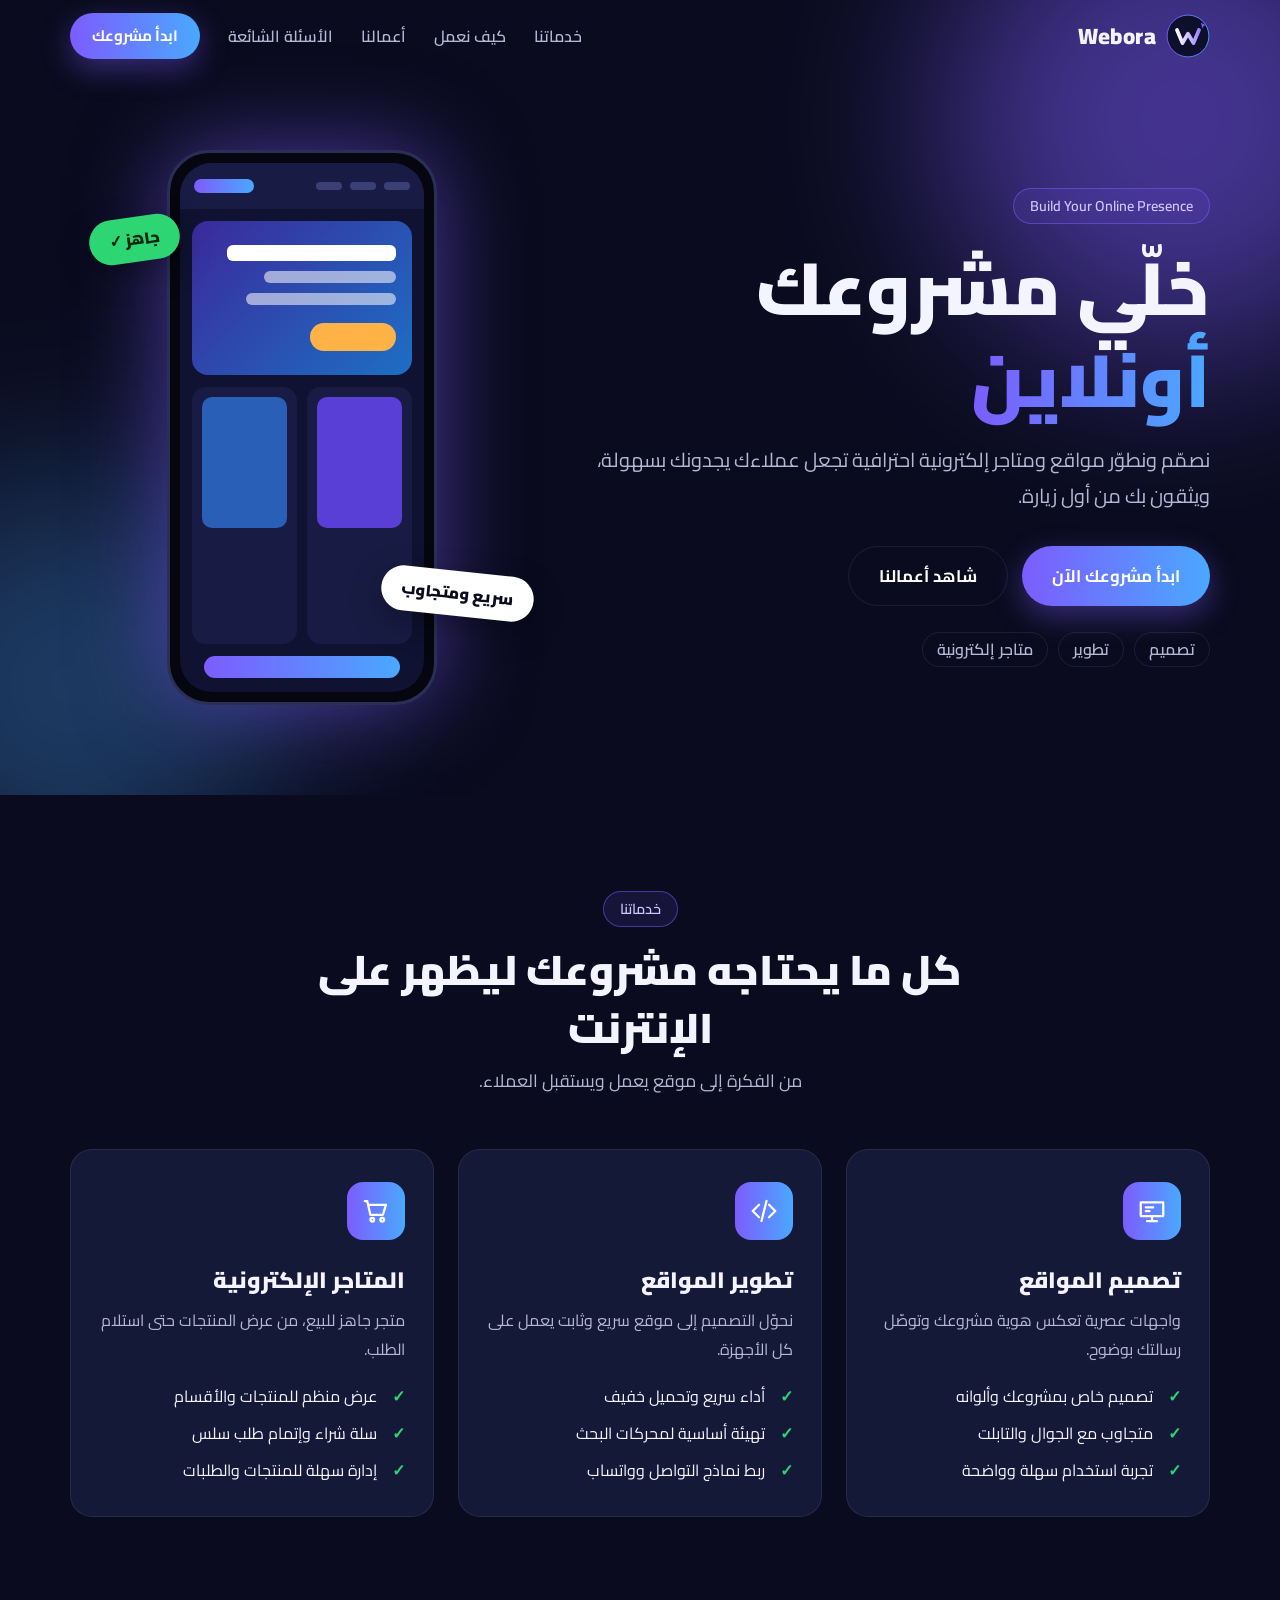
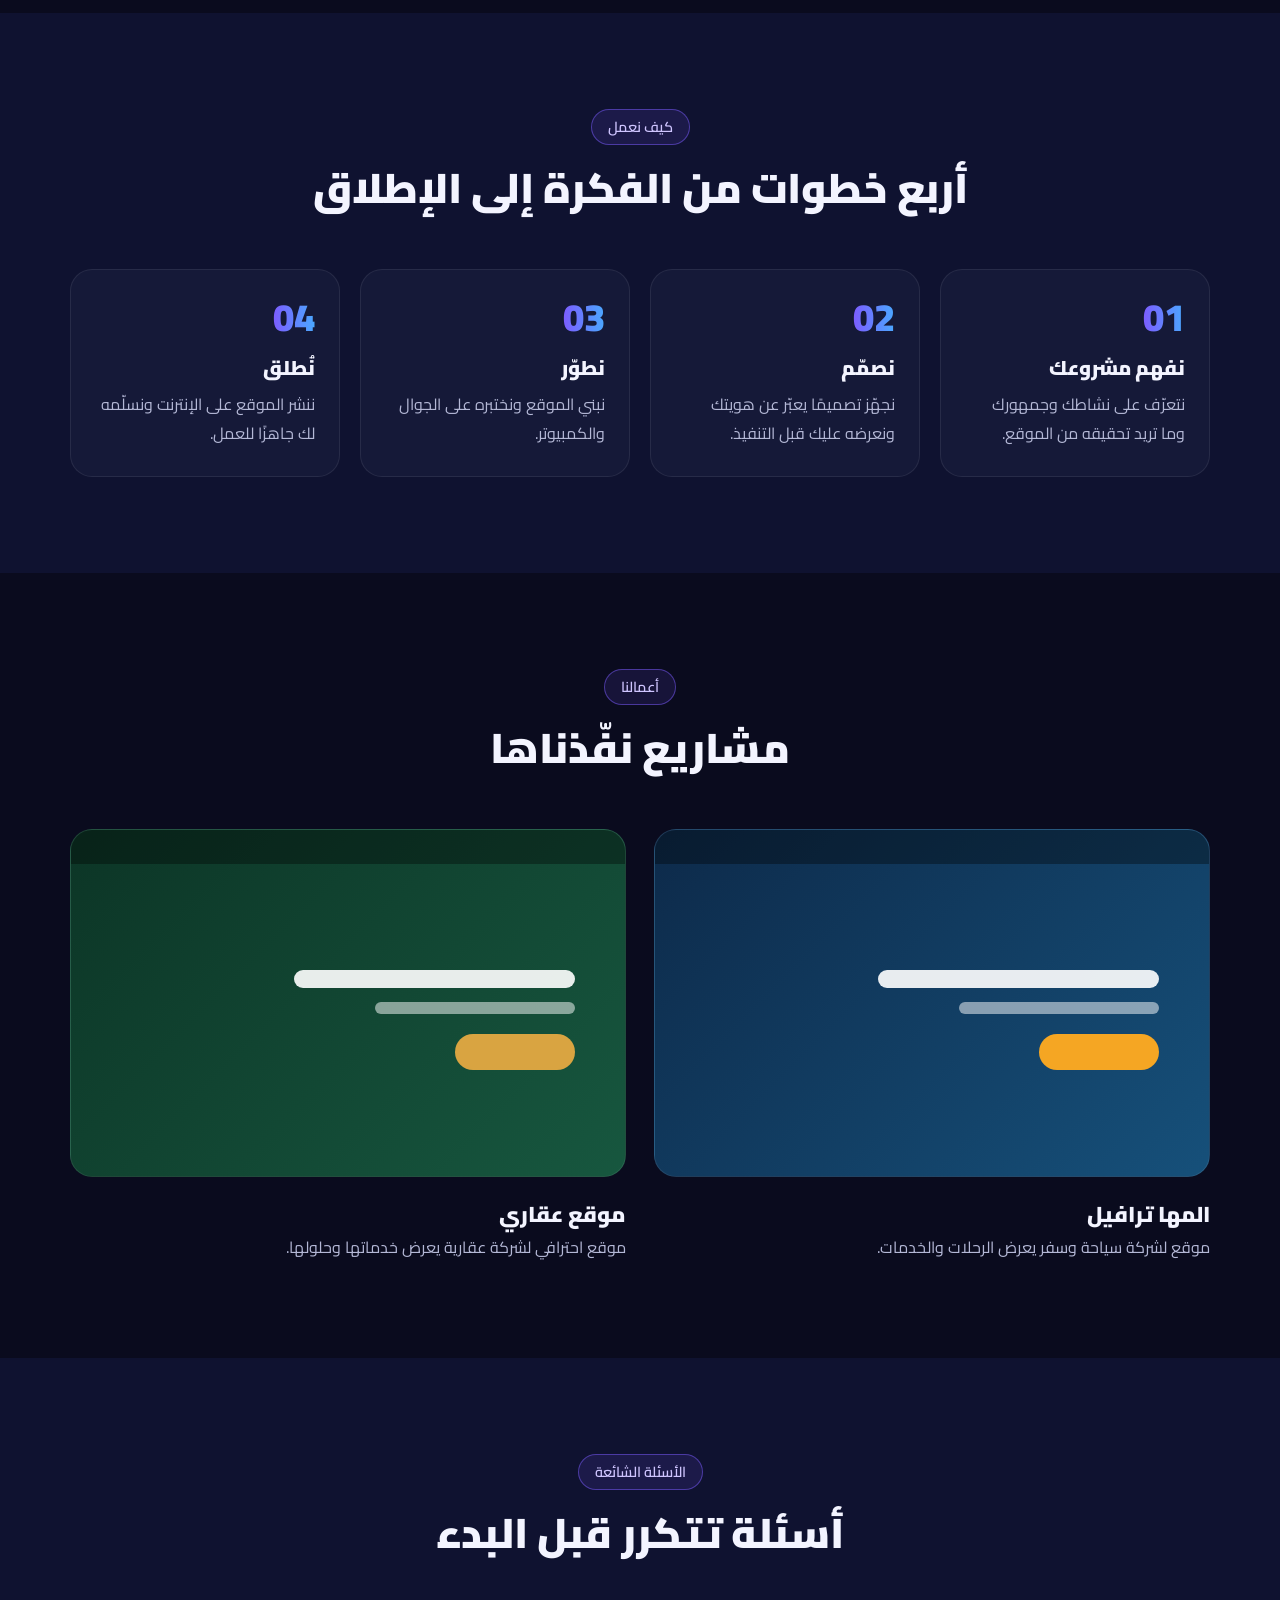
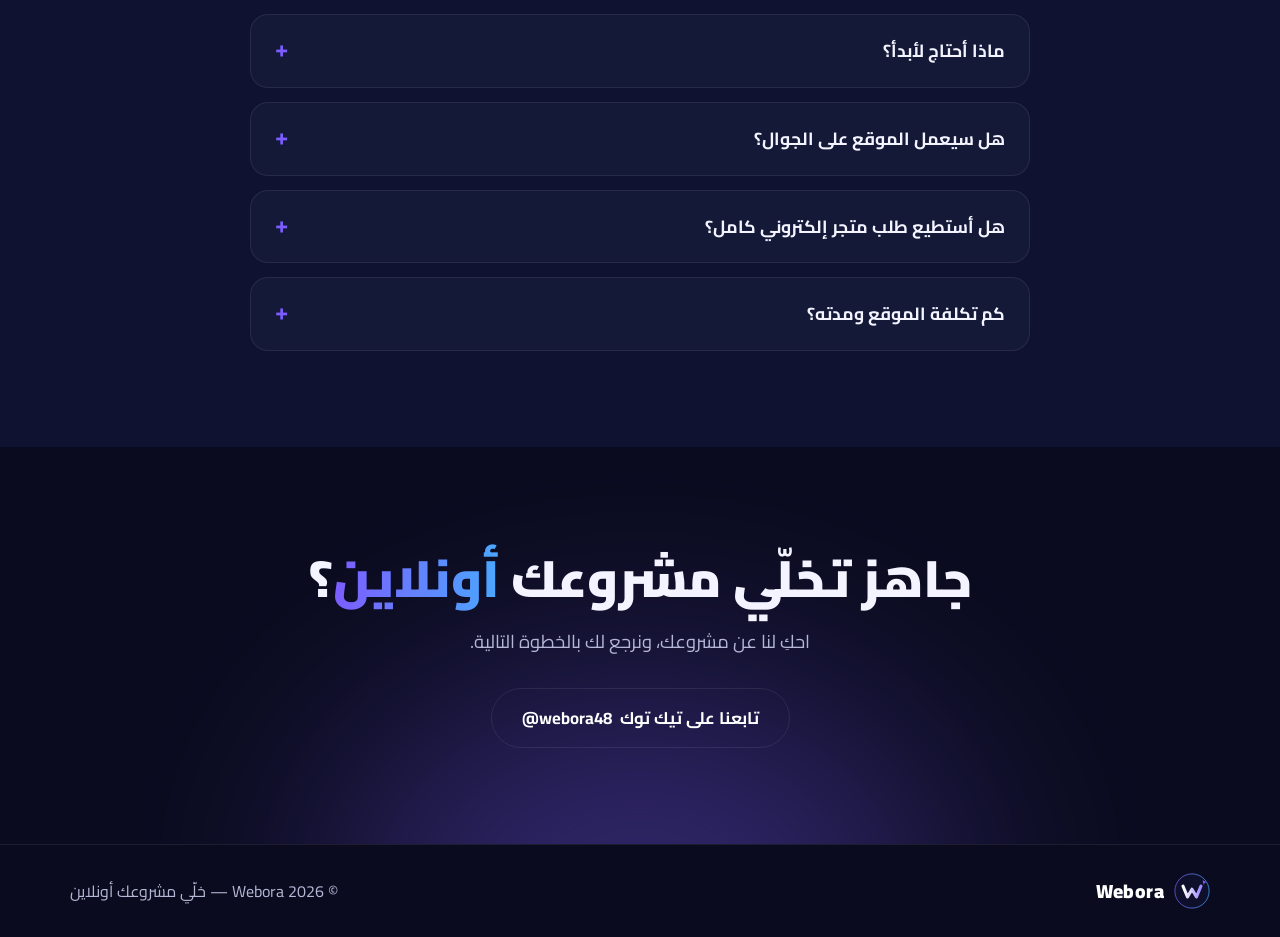
==== site/index.html @ e5dbb0b6 "Add Webora services landing page Single-page Arabic (RTL) site in site/: hero, services, process, wo" ====
<!doctype html>
<html lang="ar" dir="rtl">
<head>
<meta charset="utf-8">
<meta name="viewport" content="width=device-width, initial-scale=1">
<title>Webora | مواقع ومتاجر إلكترونية احترافية</title>
<meta name="description" content="Webora — نصمّم ونطوّر مواقع ومتاجر إلكترونية احترافية لمشروعك. خلّي مشروعك أونلاين.">
<meta name="theme-color" content="#0a0b1e">
<link rel="icon" href="assets/logo.svg" type="image/svg+xml">
<link rel="preconnect" href="https://fonts.googleapis.com">
<link rel="preconnect" href="https://fonts.gstatic.com" crossorigin>
<link href="https://fonts.googleapis.com/css2?family=Cairo:wght@400;600;700;900&display=swap" rel="stylesheet">
<link rel="stylesheet" href="styles.css">
</head>
<body>

<header class="nav" id="nav">
  <div class="container nav__inner">
    <a class="brand" href="#top" aria-label="Webora">
      <img src="assets/logo.svg" alt="" width="44" height="44">
      <span>Webora</span>
    </a>
    <button class="nav__toggle" id="navToggle" aria-label="القائمة" aria-expanded="false" aria-controls="navLinks">
      <span></span><span></span><span></span>
    </button>
    <nav class="nav__links" id="navLinks">
      <a href="#services">خدماتنا</a>
      <a href="#process">كيف نعمل</a>
      <a href="#work">أعمالنا</a>
      <a href="#faq">الأسئلة الشائعة</a>
      <a class="btn btn--small" href="#contact">ابدأ مشروعك</a>
    </nav>
  </div>
</header>

<main id="top">

  <section class="hero">
    <div class="container hero__grid">
      <div class="hero__text">
        <span class="pill">Build Your Online Presence</span>
        <h1>خلّي مشروعك <span class="grad">أونلاين</span></h1>
        <p class="lead">نصمّم ونطوّر مواقع ومتاجر إلكترونية احترافية تجعل عملاءك يجدونك بسهولة، ويثقون بك من أول زيارة.</p>
        <div class="hero__actions">
          <a class="btn" href="#contact">ابدأ مشروعك الآن</a>
          <a class="btn btn--ghost" href="#work">شاهد أعمالنا</a>
        </div>
        <ul class="hero__tags">
          <li>تصميم</li><li>تطوير</li><li>متاجر إلكترونية</li>
        </ul>
      </div>

      <div class="hero__visual" aria-hidden="true">
        <div class="phone">
          <div class="phone__screen">
            <div class="m-nav"><i></i><i></i><i></i><b></b></div>
            <div class="m-hero"><span></span><span></span><span></span><em></em></div>
            <div class="m-cards"><div></div><div></div></div>
            <div class="m-bar"></div>
          </div>
        </div>
        <div class="badge badge--ready">جاهز ✓</div>
        <div class="badge badge--fast">سريع ومتجاوب</div>
      </div>
    </div>
  </section>

  <section class="section" id="services">
    <div class="container">
      <div class="section__head reveal">
        <span class="pill">خدماتنا</span>
        <h2>كل ما يحتاجه مشروعك ليظهر على الإنترنت</h2>
        <p>من الفكرة إلى موقع يعمل ويستقبل العملاء.</p>
      </div>
      <div class="cards">
        <article class="card reveal">
          <div class="card__icon">
            <svg viewBox="0 0 24 24"><path d="M3 5h18v11H3z"/><path d="M8 20h8M12 16v4"/><path d="M7 9h6M7 12h3"/></svg>
          </div>
          <h3>تصميم المواقع</h3>
          <p>واجهات عصرية تعكس هوية مشروعك وتوصّل رسالتك بوضوح.</p>
          <ul>
            <li>تصميم خاص بمشروعك وألوانه</li>
            <li>متجاوب مع الجوال والتابلت</li>
            <li>تجربة استخدام سهلة وواضحة</li>
          </ul>
        </article>
        <article class="card reveal">
          <div class="card__icon">
            <svg viewBox="0 0 24 24"><path d="M8 7l-5 5 5 5M16 7l5 5-5 5M14 4l-4 16"/></svg>
          </div>
          <h3>تطوير المواقع</h3>
          <p>نحوّل التصميم إلى موقع سريع وثابت يعمل على كل الأجهزة.</p>
          <ul>
            <li>أداء سريع وتحميل خفيف</li>
            <li>تهيئة أساسية لمحركات البحث</li>
            <li>ربط نماذج التواصل وواتساب</li>
          </ul>
        </article>
        <article class="card reveal">
          <div class="card__icon">
            <svg viewBox="0 0 24 24"><path d="M3 4h2l2.5 11h10L20 7H6.5"/><circle cx="9" cy="19" r="1.5"/><circle cx="17" cy="19" r="1.5"/></svg>
          </div>
          <h3>المتاجر الإلكترونية</h3>
          <p>متجر جاهز للبيع، من عرض المنتجات حتى استلام الطلب.</p>
          <ul>
            <li>عرض منظم للمنتجات والأقسام</li>
            <li>سلة شراء وإتمام طلب سلس</li>
            <li>إدارة سهلة للمنتجات والطلبات</li>
          </ul>
        </article>
      </div>
    </div>
  </section>

  <section class="section section--alt" id="process">
    <div class="container">
      <div class="section__head reveal">
        <span class="pill">كيف نعمل</span>
        <h2>أربع خطوات من الفكرة إلى الإطلاق</h2>
      </div>
      <ol class="steps">
        <li class="reveal"><b>01</b><h3>نفهم مشروعك</h3><p>نتعرّف على نشاطك وجمهورك وما تريد تحقيقه من الموقع.</p></li>
        <li class="reveal"><b>02</b><h3>نصمّم</h3><p>نجهّز تصميمًا يعبّر عن هويتك ونعرضه عليك قبل التنفيذ.</p></li>
        <li class="reveal"><b>03</b><h3>نطوّر</h3><p>نبني الموقع ونختبره على الجوال والكمبيوتر.</p></li>
        <li class="reveal"><b>04</b><h3>نُطلق</h3><p>ننشر الموقع على الإنترنت ونسلّمه لك جاهزًا للعمل.</p></li>
      </ol>
    </div>
  </section>

  <section class="section" id="work">
    <div class="container">
      <div class="section__head reveal">
        <span class="pill">أعمالنا</span>
        <h2>مشاريع نفّذناها</h2>
      </div>
      <div class="work">
        <article class="work__item reveal">
          <div class="shot shot--travel"><div class="shot__bar"></div><div class="shot__body"><span></span><span></span><em></em></div></div>
          <h3>المها ترافيل</h3>
          <p>موقع لشركة سياحة وسفر يعرض الرحلات والخدمات.</p>
        </article>
        <article class="work__item reveal">
          <div class="shot shot--realty"><div class="shot__bar"></div><div class="shot__body"><span></span><span></span><em></em></div></div>
          <h3>موقع عقاري</h3>
          <p>موقع احترافي لشركة عقارية يعرض خدماتها وحلولها.</p>
        </article>
      </div>
    </div>
  </section>

  <section class="section section--alt" id="faq">
    <div class="container container--narrow">
      <div class="section__head reveal">
        <span class="pill">الأسئلة الشائعة</span>
        <h2>أسئلة تتكرر قبل البدء</h2>
      </div>
      <div class="faq reveal">
        <details>
          <summary>ماذا أحتاج لأبدأ؟</summary>
          <p>فكرة عن نشاطك، والشعار والصور إن وُجدت. والباقي نرتّبه معك خطوة بخطوة.</p>
        </details>
        <details>
          <summary>هل سيعمل الموقع على الجوال؟</summary>
          <p>نعم، كل موقع نصمّمه متجاوب ويظهر بشكل صحيح على الجوال والتابلت والكمبيوتر.</p>
        </details>
        <details>
          <summary>هل أستطيع طلب متجر إلكتروني كامل؟</summary>
          <p>نعم، ننفّذ متاجر إلكترونية تشمل عرض المنتجات وسلة الشراء وإتمام الطلب.</p>
        </details>
        <details>
          <summary>كم تكلفة الموقع ومدته؟</summary>
          <p>تختلف حسب حجم المشروع ومتطلباته. تواصل معنا واحكِ لنا عن مشروعك لنرسل لك عرضًا مناسبًا.</p>
        </details>
      </div>
    </div>
  </section>

  <section class="section cta" id="contact">
    <div class="container container--narrow reveal">
      <h2>جاهز تخلّي مشروعك <span class="grad">أونلاين</span>؟</h2>
      <p>احكِ لنا عن مشروعك، ونرجع لك بالخطوة التالية.</p>
      <div class="cta__actions">
        <a class="btn" id="whatsappBtn" href="#" target="_blank" rel="noopener" hidden>تواصل عبر واتساب</a>
        <a class="btn btn--ghost" href="https://www.tiktok.com/@webora48" target="_blank" rel="noopener">تابعنا على تيك توك <span dir="ltr">@webora48</span></a>
      </div>
    </div>
  </section>

</main>

<footer class="footer">
  <div class="container footer__inner">
    <a class="brand" href="#top"><img src="assets/logo.svg" alt="" width="36" height="36"><span>Webora</span></a>
    <p>© <span id="year"></span> Webora — خلّي مشروعك أونلاين</p>
  </div>
</footer>

<script src="main.js"></script>
</body>
</html>
---- site/styles.css ----
:root {
  --navy: #0a0b1e;
  --navy-2: #0f1230;
  --card: #151938;
  --line: rgba(255, 255, 255, .08);
  --text: #f3f4ff;
  --muted: #b4b8d6;
  --purple: #7c5cff;
  --blue: #4aa8ff;
  --green: #2ed573;
  --grad: linear-gradient(90deg, var(--purple), var(--blue));
  --radius: 22px;
}

* { box-sizing: border-box; }
html { scroll-behavior: smooth; scroll-padding-top: 84px; overflow-x: clip; }
body {
  margin: 0;
  font-family: "Cairo", "Segoe UI", Tahoma, sans-serif;
  background: var(--navy);
  color: var(--text);
  line-height: 1.8;
  overflow-x: clip;
}
img { max-width: 100%; display: block; }
a { color: inherit; text-decoration: none; }
h1, h2, h3, p { margin: 0; }
ul, ol { margin: 0; padding: 0; list-style: none; }
[hidden] { display: none !important; }

.container { width: min(1140px, 100% - 32px); margin-inline: auto; }
.container--narrow { width: min(780px, 100% - 32px); }
.grad { background: var(--grad); -webkit-background-clip: text; background-clip: text; color: transparent; }

.pill {
  display: inline-block;
  padding: 4px 16px;
  border: 1px solid rgba(124, 92, 255, .5);
  border-radius: 999px;
  background: rgba(124, 92, 255, .12);
  color: #cfc5ff;
  font-size: .9rem;
  font-weight: 600;
}

.btn {
  display: inline-flex; align-items: center; justify-content: center; gap: 8px;
  padding: 14px 30px;
  border-radius: 999px;
  background: var(--grad);
  color: #fff;
  font-weight: 700;
  font-size: 1.05rem;
  box-shadow: 0 10px 30px rgba(124, 92, 255, .4);
  transition: transform .2s, box-shadow .2s;
}
.btn:hover { transform: translateY(-2px); box-shadow: 0 14px 38px rgba(124, 92, 255, .55); }
.btn--ghost { background: transparent; border: 1px solid var(--line); box-shadow: none; }
.btn--ghost:hover { border-color: var(--purple); box-shadow: none; }
.btn--small { padding: 9px 22px; font-size: .95rem; }

/* nav */
.nav { position: fixed; inset: 0 0 auto 0; z-index: 50; transition: background .3s, box-shadow .3s; }
.nav.is-scrolled { background: rgba(10, 11, 30, .85); backdrop-filter: blur(12px); box-shadow: 0 1px 0 var(--line); }
.nav__inner { display: flex; align-items: center; justify-content: space-between; height: 72px; }
.brand { display: flex; align-items: center; gap: 10px; font-weight: 900; font-size: 1.4rem; letter-spacing: .5px; }
.nav__links { display: flex; align-items: center; gap: 28px; font-weight: 600; }
.nav__links a:not(.btn) { color: var(--muted); transition: color .2s; }
.nav__links a:not(.btn):hover { color: #fff; }
.nav__toggle { display: none; width: 44px; height: 44px; background: none; border: 0; cursor: pointer; padding: 10px; }
.nav__toggle span { display: block; height: 2px; background: #fff; margin: 6px 0; border-radius: 2px; transition: transform .25s, opacity .25s; }

/* hero */
.hero { position: relative; z-index: 0; padding: 150px 0 90px; overflow: clip; }
.hero::before, .hero::after {
  content: ""; position: absolute; z-index: -1; border-radius: 50%; filter: blur(90px); opacity: .5;
}
.hero::before { width: 480px; height: 480px; background: var(--purple); top: -120px; right: -140px; }
.hero::after { width: 420px; height: 420px; background: var(--blue); bottom: -100px; left: -140px; opacity: .3; }
.hero__grid { display: grid; grid-template-columns: 1.15fr .85fr; gap: 48px; align-items: center; }
.hero h1 { font-size: clamp(2.6rem, 6.5vw, 4.6rem); font-weight: 900; line-height: 1.25; margin: 18px 0 16px; }
.lead { color: var(--muted); font-size: clamp(1.05rem, 2vw, 1.25rem); max-width: 34em; }
.hero__actions { display: flex; flex-wrap: wrap; gap: 14px; margin: 32px 0 26px; }
.hero__tags { display: flex; flex-wrap: wrap; gap: 10px; color: var(--muted); font-weight: 600; }
.hero__tags li { padding: 2px 14px; border: 1px solid var(--line); border-radius: 999px; }

.hero__visual { position: relative; display: grid; place-items: center; }
.phone {
  width: 270px; aspect-ratio: 9 / 18.5; padding: 10px;
  background: #05060f; border: 3px solid #2b2f55; border-radius: 42px;
  box-shadow: 0 0 90px rgba(124, 92, 255, .55);
  animation: float 6s ease-in-out infinite;
}
.phone__screen { height: 100%; border-radius: 32px; background: var(--navy-2); overflow: hidden; display: flex; flex-direction: column; gap: 12px; padding-bottom: 14px; }
.m-nav { display: flex; align-items: center; gap: 8px; padding: 16px 14px; background: #181c44; }
.m-nav i { width: 26px; height: 8px; border-radius: 4px; background: #3a3f75; }
.m-nav b { margin-inline-start: auto; width: 60px; height: 14px; border-radius: 7px; background: var(--grad); }
.m-hero { margin: 0 12px; padding: 24px 16px; border-radius: 16px; background: linear-gradient(135deg, #3b2a9c, #1d6fc4); display: grid; gap: 10px; justify-items: start; }
.m-hero span { height: 12px; border-radius: 6px; background: rgba(255, 255, 255, .55); width: 70%; }
.m-hero span:first-child { height: 16px; width: 90%; background: #fff; }
.m-hero span:nth-child(3) { width: 80%; }
.m-hero em { width: 86px; height: 28px; border-radius: 14px; background: #ffb347; margin-top: 8px; }
.m-cards { display: grid; grid-template-columns: 1fr 1fr; gap: 10px; margin: 0 12px; flex: 1; }
.m-cards div { border-radius: 14px; background: #181c44; position: relative; }
.m-cards div::before { content: ""; position: absolute; inset: 10px 10px 45% 10px; border-radius: 10px; background: #5a3fd6; }
.m-cards div:last-child::before { background: #2a5fb8; }
.m-bar { margin: 0 24px; height: 22px; border-radius: 11px; background: var(--grad); }

.badge { position: absolute; padding: 8px 20px; border-radius: 999px; font-weight: 900; box-shadow: 0 10px 30px rgba(0, 0, 0, .35); }
.badge--ready { top: 12%; left: 4%; background: var(--green); color: #05260f; transform: rotate(-8deg); }
.badge--fast { bottom: 16%; right: 0; background: #fff; color: var(--navy); transform: rotate(6deg); }

@keyframes float { 50% { transform: translateY(-14px); } }

/* sections */
.section { padding: 96px 0; }
.section--alt { background: var(--navy-2); }
.section__head { text-align: center; max-width: 680px; margin: 0 auto 52px; }
.section__head h2 { font-size: clamp(1.8rem, 4vw, 2.6rem); font-weight: 900; line-height: 1.4; margin: 14px 0 8px; }
.section__head p { color: var(--muted); font-size: 1.1rem; }

.cards { display: grid; grid-template-columns: repeat(3, 1fr); gap: 24px; }
.card {
  background: var(--card); border: 1px solid var(--line); border-radius: var(--radius);
  padding: 32px 28px; transition: transform .25s, border-color .25s;
}
.card:hover { transform: translateY(-6px); border-color: rgba(124, 92, 255, .6); }
.card__icon { width: 58px; height: 58px; border-radius: 16px; background: var(--grad); display: grid; place-items: center; margin-bottom: 20px; }
.card__icon svg { width: 30px; height: 30px; fill: none; stroke: #fff; stroke-width: 1.8; stroke-linecap: round; stroke-linejoin: round; }
.card h3 { font-size: 1.4rem; font-weight: 900; margin-bottom: 6px; }
.card p { color: var(--muted); }
.card ul { margin-top: 18px; display: grid; gap: 8px; }
.card li { position: relative; padding-inline-start: 28px; }
.card li::before { content: "✓"; position: absolute; inset-inline-start: 0; color: var(--green); font-weight: 900; }

.steps { display: grid; grid-template-columns: repeat(4, 1fr); gap: 20px; counter-reset: s; }
.steps li { background: var(--card); border: 1px solid var(--line); border-radius: var(--radius); padding: 28px 24px; }
.steps b { font-size: 2.4rem; font-weight: 900; line-height: 1; background: var(--grad); -webkit-background-clip: text; background-clip: text; color: transparent; }
.steps h3 { font-size: 1.25rem; font-weight: 900; margin: 10px 0 4px; }
.steps p { color: var(--muted); }

.work { display: grid; grid-template-columns: repeat(2, 1fr); gap: 28px; }
.work__item h3 { font-size: 1.35rem; font-weight: 900; margin-top: 18px; }
.work__item p { color: var(--muted); }
.shot { border-radius: var(--radius); overflow: hidden; border: 1px solid var(--line); aspect-ratio: 16 / 10; display: flex; flex-direction: column; transition: transform .3s; }
.work__item:hover .shot { transform: scale(1.02); }
.shot__bar { height: 34px; background: rgba(0, 0, 0, .35); }
.shot__body { flex: 1; padding: 8% 9%; display: grid; align-content: center; gap: 14px; justify-items: start; }
.shot__body span { height: 18px; width: 62%; border-radius: 9px; background: rgba(255, 255, 255, .9); }
.shot__body span:nth-child(2) { height: 12px; width: 44%; background: rgba(255, 255, 255, .5); }
.shot__body em { width: 120px; height: 36px; border-radius: 18px; margin-top: 6px; }
.shot--travel { background: linear-gradient(135deg, #0d2a4a, #16507a); }
.shot--travel em { background: #f5a623; }
.shot--realty { background: linear-gradient(135deg, #0c3526, #17573f); }
.shot--realty em { background: #d9a441; }

.faq { display: grid; gap: 14px; }
.faq details { background: var(--card); border: 1px solid var(--line); border-radius: 18px; padding: 4px 24px; }
.faq summary { cursor: pointer; font-weight: 700; font-size: 1.1rem; padding: 16px 0; list-style: none; display: flex; justify-content: space-between; gap: 16px; }
.faq summary::-webkit-details-marker { display: none; }
.faq summary::after { content: "+"; color: var(--purple); font-size: 1.5rem; line-height: 1.2; transition: transform .2s; }
.faq details[open] summary::after { transform: rotate(45deg); }
.faq p { color: var(--muted); padding-bottom: 18px; }

.cta { text-align: center; position: relative; overflow: hidden; }
.cta::before { content: ""; position: absolute; z-index: 0; inset: auto 0 -260px 0; margin: auto; width: 620px; height: 420px; border-radius: 50%; background: var(--purple); filter: blur(120px); opacity: .35; }
.cta .container { position: relative; }
.cta h2 { font-size: clamp(2rem, 5vw, 3.2rem); font-weight: 900; line-height: 1.4; }
.cta p { color: var(--muted); font-size: 1.15rem; margin: 10px 0 30px; }
.cta__actions { display: flex; flex-wrap: wrap; gap: 14px; justify-content: center; }

.footer { border-top: 1px solid var(--line); padding: 28px 0; color: var(--muted); }
.footer__inner { display: flex; align-items: center; justify-content: space-between; gap: 16px; flex-wrap: wrap; }
.footer .brand { color: #fff; font-size: 1.2rem; }

/* scroll reveal — only hides content once JS has confirmed it can reveal it */
.js .reveal { opacity: 0; transform: translateY(26px); transition: opacity .6s, transform .6s; }
.js .reveal.is-visible { opacity: 1; transform: none; }

@media (max-width: 900px) {
  .hero { padding: 120px 0 70px; text-align: center; }
  .hero__grid { grid-template-columns: 1fr; }
  .lead { margin-inline: auto; }
  .hero__actions, .hero__tags { justify-content: center; }
  .phone { width: 230px; }
  .cards, .steps, .work { grid-template-columns: 1fr; }
  .steps { grid-template-columns: repeat(2, 1fr); }
  .section { padding: 72px 0; }

  .nav__toggle { display: block; }
  .nav__links {
    position: absolute; inset: 72px 0 auto 0;
    flex-direction: column; gap: 6px; padding: 16px;
    background: rgba(10, 11, 30, .97); border-bottom: 1px solid var(--line);
    display: none;
  }
  .nav__links.is-open { display: flex; }
  .nav__links a { padding: 10px; width: 100%; text-align: center; }
  .nav__toggle[aria-expanded="true"] span:nth-child(1) { transform: translateY(8px) rotate(45deg); }
  .nav__toggle[aria-expanded="true"] span:nth-child(2) { opacity: 0; }
  .nav__toggle[aria-expanded="true"] span:nth-child(3) { transform: translateY(-8px) rotate(-45deg); }
}
@media (max-width: 520px) {
  .steps { grid-template-columns: 1fr; }
  .footer__inner { justify-content: center; text-align: center; }
  .badge--fast { right: 2%; }
}
@media (prefers-reduced-motion: reduce) {
  html { scroll-behavior: auto; }
  .phone { animation: none; }
  .js .reveal { opacity: 1; transform: none; transition: none; }
}
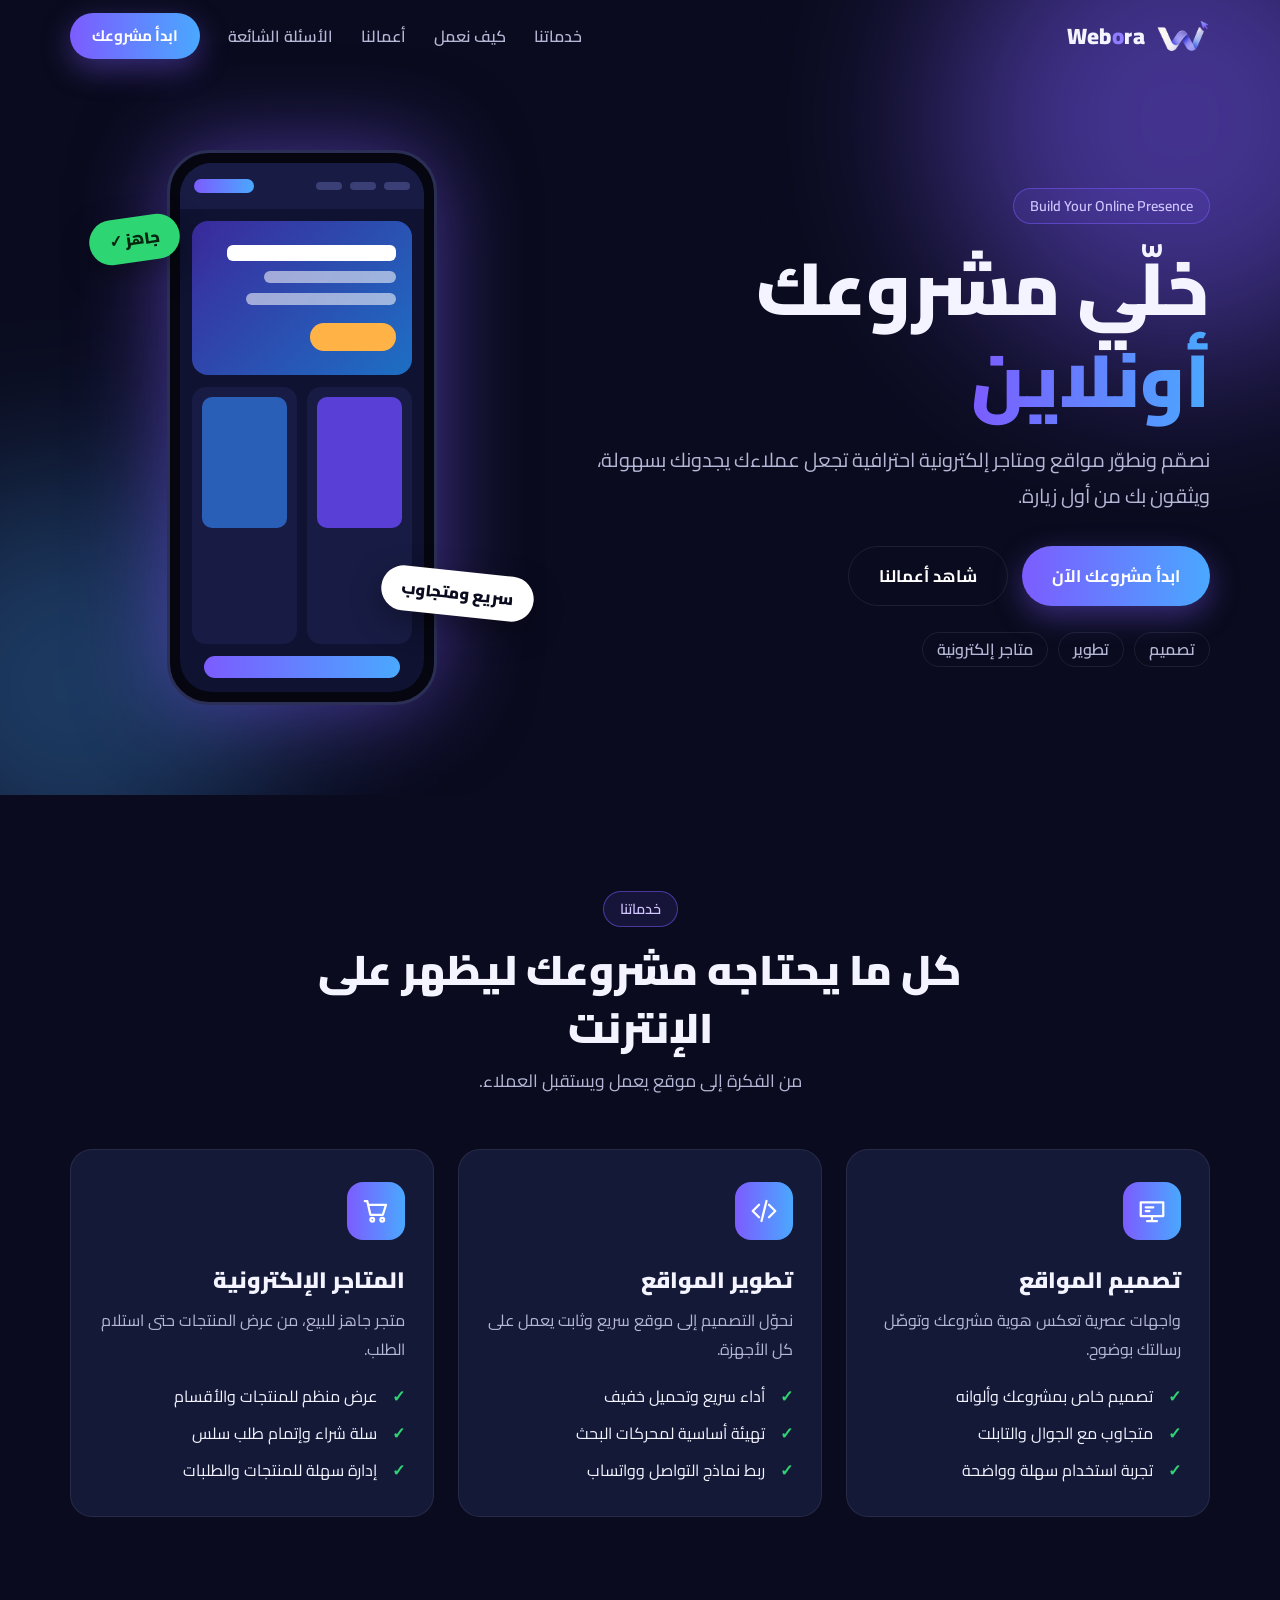
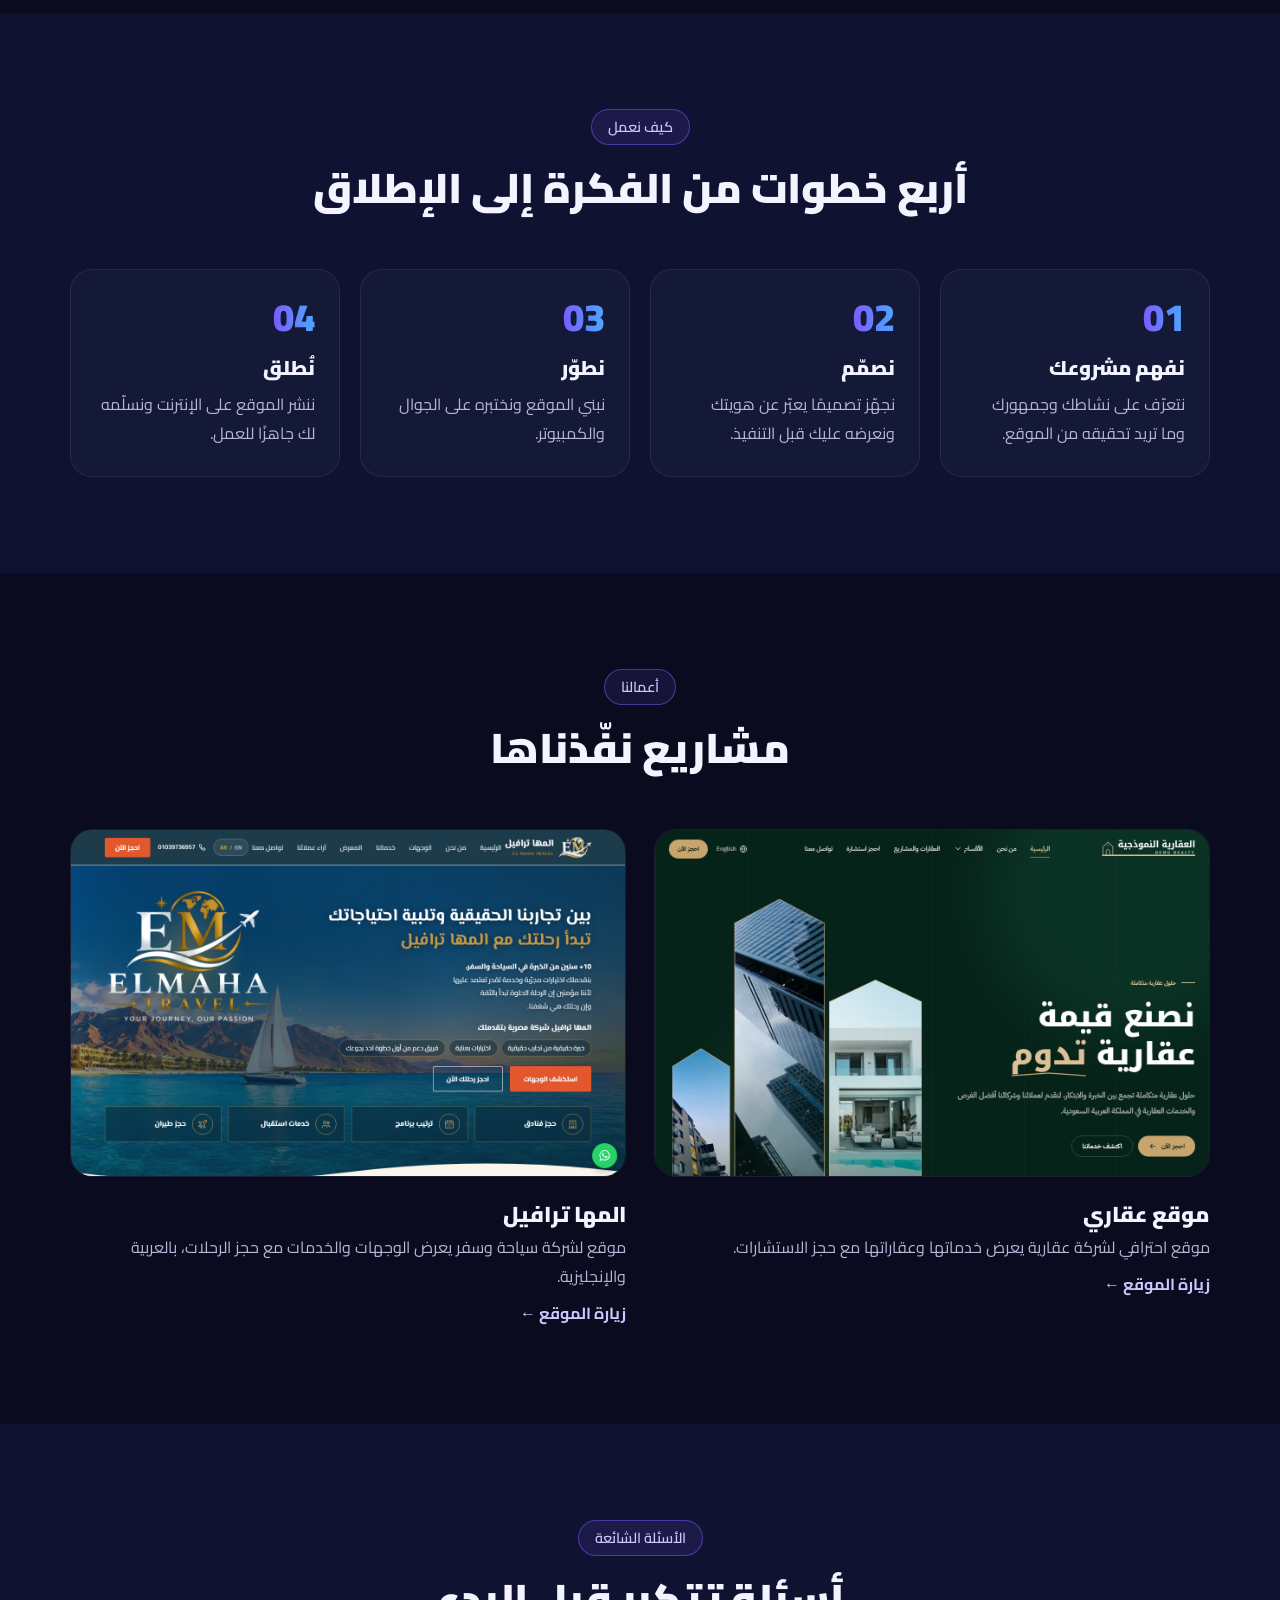
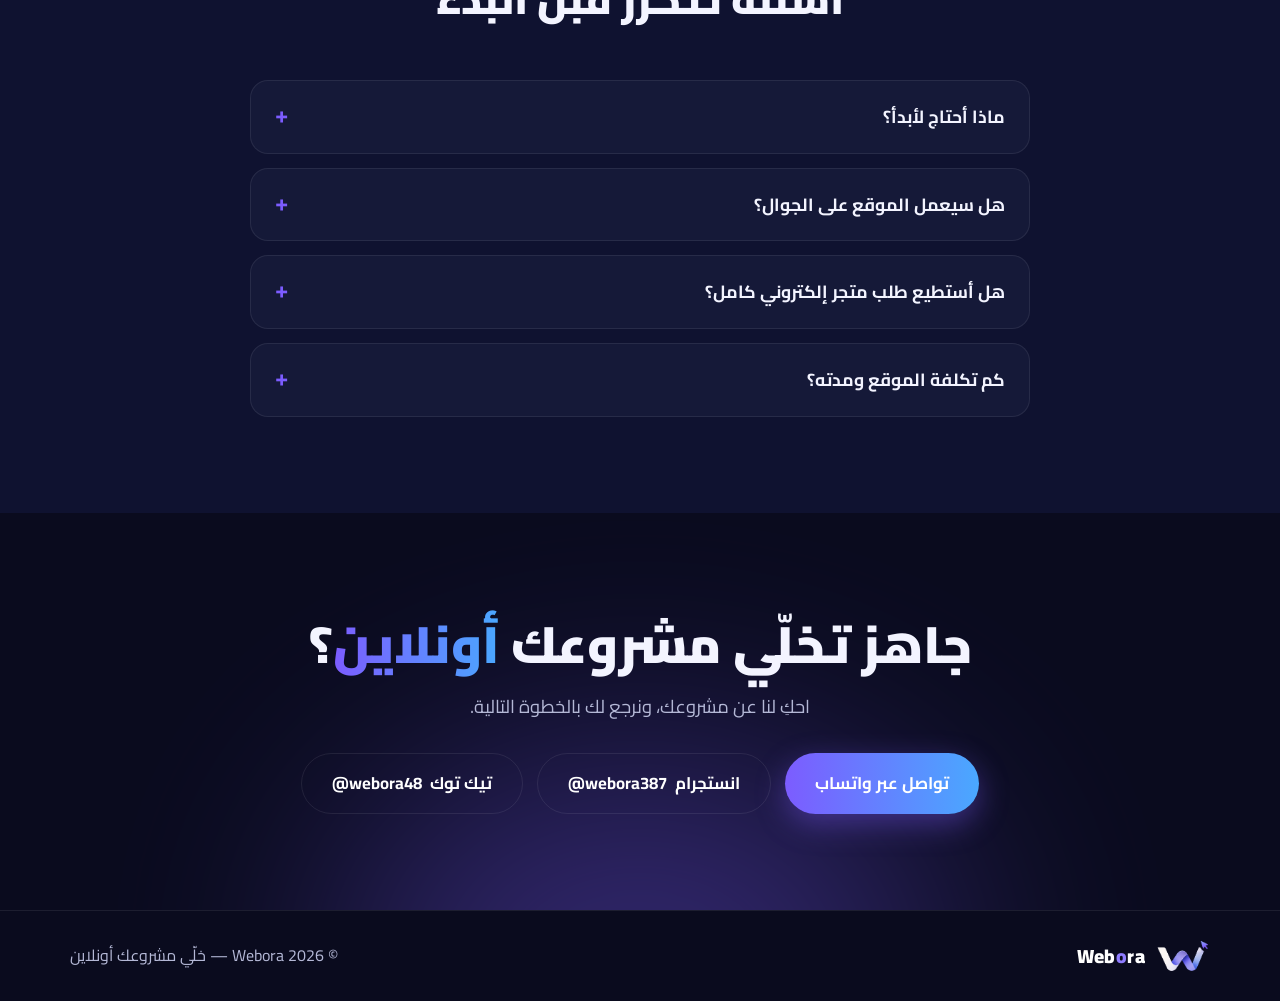
==== commit fe2d990b: "Add real logo, work screenshots, WhatsApp and Instagram to the site Replaces the placeholder logo an" ====
--- a/site/index.html
+++ b/site/index.html
@@ -6,7 +6,8 @@
 <title>Webora | مواقع ومتاجر إلكترونية احترافية</title>
 <meta name="description" content="Webora — نصمّم ونطوّر مواقع ومتاجر إلكترونية احترافية لمشروعك. خلّي مشروعك أونلاين.">
 <meta name="theme-color" content="#0a0b1e">
-<link rel="icon" href="assets/logo.svg" type="image/svg+xml">
+<link rel="icon" href="assets/logo-full.png" type="image/png">
+<meta property="og:image" content="assets/logo-full.png">
 <link rel="preconnect" href="https://fonts.googleapis.com">
 <link rel="preconnect" href="https://fonts.gstatic.com" crossorigin>
 <link href="https://fonts.googleapis.com/css2?family=Cairo:wght@400;600;700;900&display=swap" rel="stylesheet">
@@ -17,8 +18,8 @@
 <header class="nav" id="nav">
   <div class="container nav__inner">
     <a class="brand" href="#top" aria-label="Webora">
-      <img src="assets/logo.svg" alt="" width="44" height="44">
-      <span>Webora</span>
+      <img src="assets/logo-mark.png" alt="" width="610" height="380">
+      <span>Web<i>o</i>ra</span>
     </a>
     <button class="nav__toggle" id="navToggle" aria-label="القائمة" aria-expanded="false" aria-controls="navLinks">
       <span></span><span></span><span></span>
@@ -136,14 +137,20 @@
       </div>
       <div class="work">
         <article class="work__item reveal">
-          <div class="shot shot--travel"><div class="shot__bar"></div><div class="shot__body"><span></span><span></span><em></em></div></div>
+          <a class="shot" href="https://saudi-realty-demo.vercel.app/" target="_blank" rel="noopener">
+            <img src="assets/work-realty.png" alt="واجهة الموقع العقاري" width="1280" height="800" loading="lazy">
+          </a>
+          <h3>موقع عقاري</h3>
+          <p>موقع احترافي لشركة عقارية يعرض خدماتها وعقاراتها مع حجز الاستشارات.</p>
+          <a class="work__link" href="https://saudi-realty-demo.vercel.app/" target="_blank" rel="noopener">زيارة الموقع ←</a>
+        </article>
+        <article class="work__item reveal">
+          <a class="shot" href="https://elmahatravel.com/" target="_blank" rel="noopener">
+            <img src="assets/work-travel.png" alt="واجهة موقع المها ترافيل" width="1280" height="800" loading="lazy">
+          </a>
           <h3>المها ترافيل</h3>
-          <p>موقع لشركة سياحة وسفر يعرض الرحلات والخدمات.</p>
-        </article>
-        <article class="work__item reveal">
-          <div class="shot shot--realty"><div class="shot__bar"></div><div class="shot__body"><span></span><span></span><em></em></div></div>
-          <h3>موقع عقاري</h3>
-          <p>موقع احترافي لشركة عقارية يعرض خدماتها وحلولها.</p>
+          <p>موقع لشركة سياحة وسفر يعرض الوجهات والخدمات مع حجز الرحلات، بالعربية والإنجليزية.</p>
+          <a class="work__link" href="https://elmahatravel.com/" target="_blank" rel="noopener">زيارة الموقع ←</a>
         </article>
       </div>
     </div>
@@ -182,7 +189,8 @@
       <p>احكِ لنا عن مشروعك، ونرجع لك بالخطوة التالية.</p>
       <div class="cta__actions">
         <a class="btn" id="whatsappBtn" href="#" target="_blank" rel="noopener" hidden>تواصل عبر واتساب</a>
-        <a class="btn btn--ghost" href="https://www.tiktok.com/@webora48" target="_blank" rel="noopener">تابعنا على تيك توك <span dir="ltr">@webora48</span></a>
+        <a class="btn btn--ghost" href="https://www.instagram.com/webora387/" target="_blank" rel="noopener">انستجرام <span dir="ltr">@webora387</span></a>
+        <a class="btn btn--ghost" href="https://www.tiktok.com/@webora48" target="_blank" rel="noopener">تيك توك <span dir="ltr">@webora48</span></a>
       </div>
     </div>
   </section>
@@ -191,7 +199,7 @@
 
 <footer class="footer">
   <div class="container footer__inner">
-    <a class="brand" href="#top"><img src="assets/logo.svg" alt="" width="36" height="36"><span>Webora</span></a>
+    <a class="brand" href="#top"><img src="assets/logo-mark.png" alt="" width="610" height="380"><span>Web<i>o</i>ra</span></a>
     <p>© <span id="year"></span> Webora — خلّي مشروعك أونلاين</p>
   </div>
 </footer>
--- a/site/styles.css
+++ b/site/styles.css
@@ -64,6 +64,8 @@
 .nav.is-scrolled { background: rgba(10, 11, 30, .85); backdrop-filter: blur(12px); box-shadow: 0 1px 0 var(--line); }
 .nav__inner { display: flex; align-items: center; justify-content: space-between; height: 72px; }
 .brand { display: flex; align-items: center; gap: 10px; font-weight: 900; font-size: 1.4rem; letter-spacing: .5px; }
+.brand img { height: 34px; width: auto; }
+.brand i { font-style: normal; color: #8f7cff; }
 .nav__links { display: flex; align-items: center; gap: 28px; font-weight: 600; }
 .nav__links a:not(.btn) { color: var(--muted); transition: color .2s; }
 .nav__links a:not(.btn):hover { color: #fff; }
@@ -142,17 +144,11 @@
 .work { display: grid; grid-template-columns: repeat(2, 1fr); gap: 28px; }
 .work__item h3 { font-size: 1.35rem; font-weight: 900; margin-top: 18px; }
 .work__item p { color: var(--muted); }
-.shot { border-radius: var(--radius); overflow: hidden; border: 1px solid var(--line); aspect-ratio: 16 / 10; display: flex; flex-direction: column; transition: transform .3s; }
-.work__item:hover .shot { transform: scale(1.02); }
-.shot__bar { height: 34px; background: rgba(0, 0, 0, .35); }
-.shot__body { flex: 1; padding: 8% 9%; display: grid; align-content: center; gap: 14px; justify-items: start; }
-.shot__body span { height: 18px; width: 62%; border-radius: 9px; background: rgba(255, 255, 255, .9); }
-.shot__body span:nth-child(2) { height: 12px; width: 44%; background: rgba(255, 255, 255, .5); }
-.shot__body em { width: 120px; height: 36px; border-radius: 18px; margin-top: 6px; }
-.shot--travel { background: linear-gradient(135deg, #0d2a4a, #16507a); }
-.shot--travel em { background: #f5a623; }
-.shot--realty { background: linear-gradient(135deg, #0c3526, #17573f); }
-.shot--realty em { background: #d9a441; }
+.work__link { display: inline-block; margin-top: 8px; color: #cfc5ff; font-weight: 700; }
+.work__link:hover { color: #fff; }
+.shot { display: block; border-radius: var(--radius); overflow: hidden; border: 1px solid var(--line); aspect-ratio: 16 / 10; transition: transform .3s, border-color .3s; }
+.shot img { width: 100%; height: 100%; object-fit: cover; object-position: top; }
+.work__item:hover .shot { transform: scale(1.02); border-color: rgba(124, 92, 255, .6); }
 
 .faq { display: grid; gap: 14px; }
 .faq details { background: var(--card); border: 1px solid var(--line); border-radius: 18px; padding: 4px 24px; }
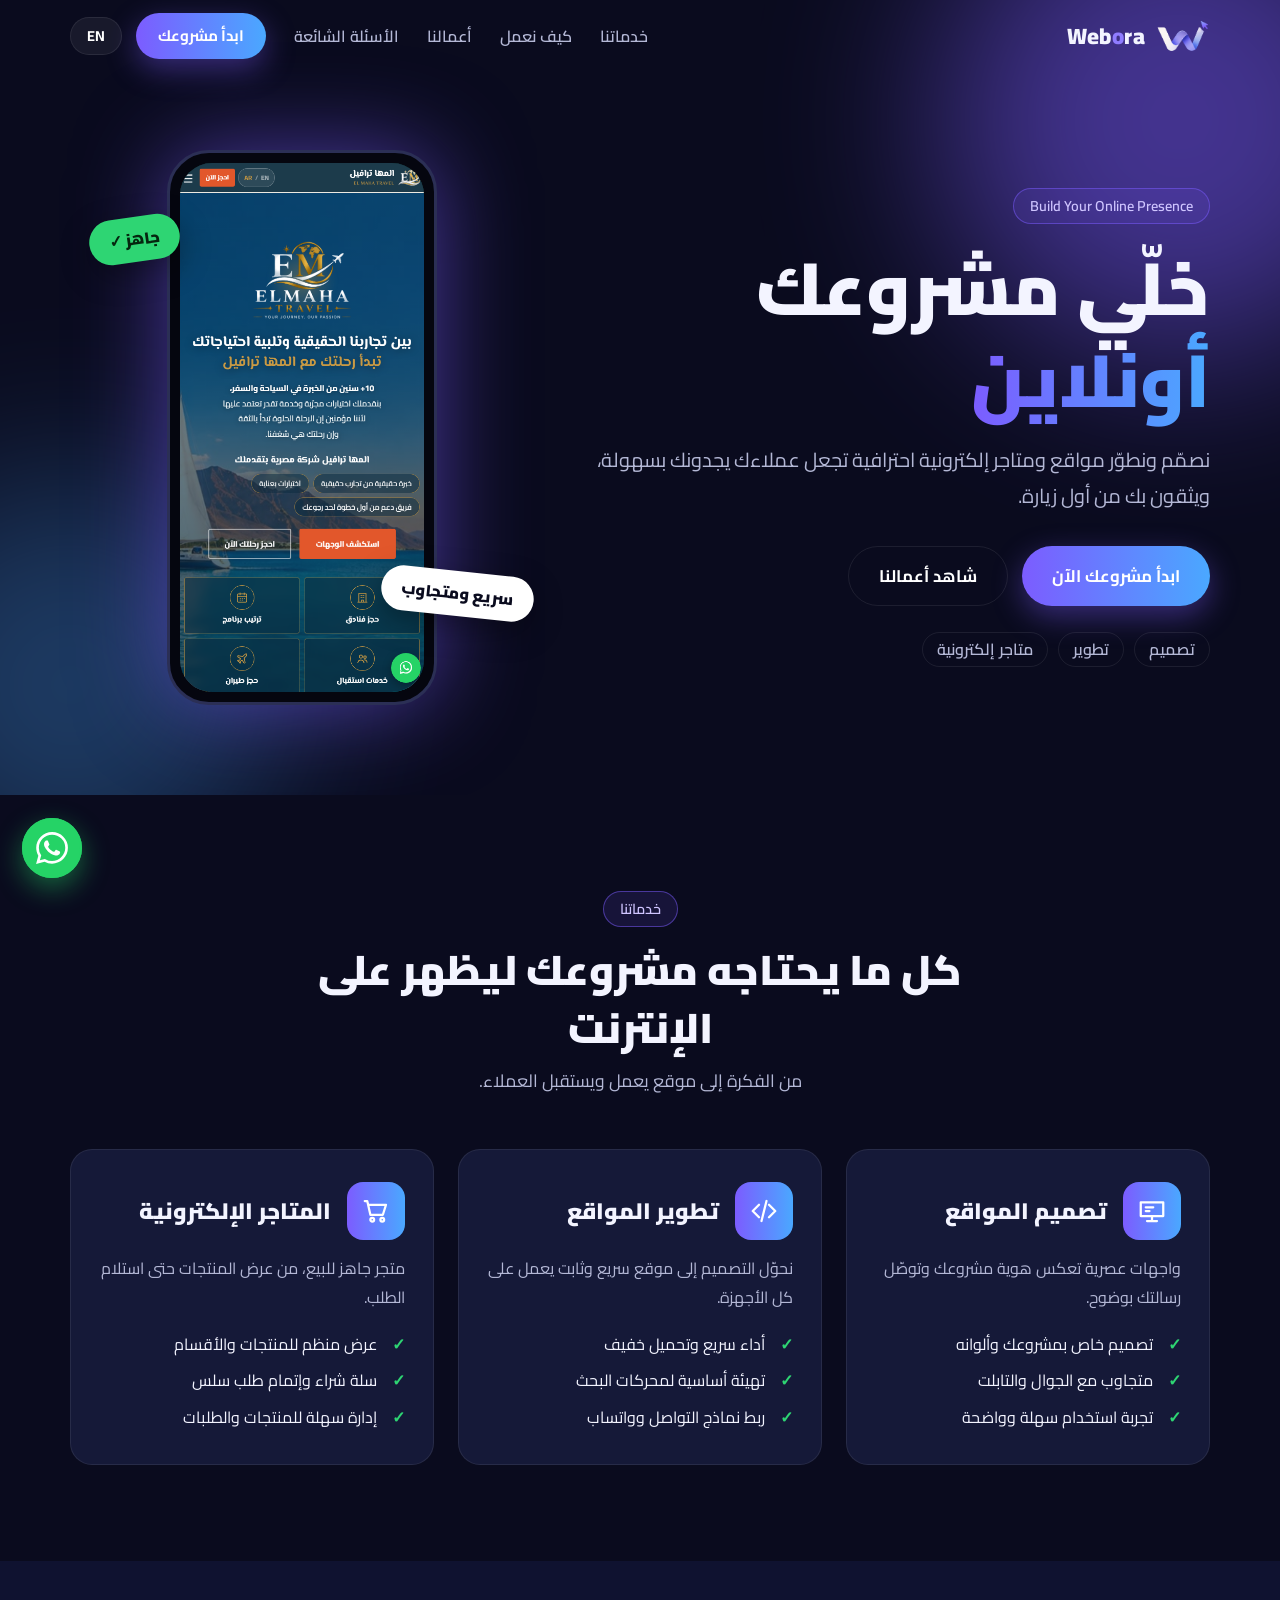
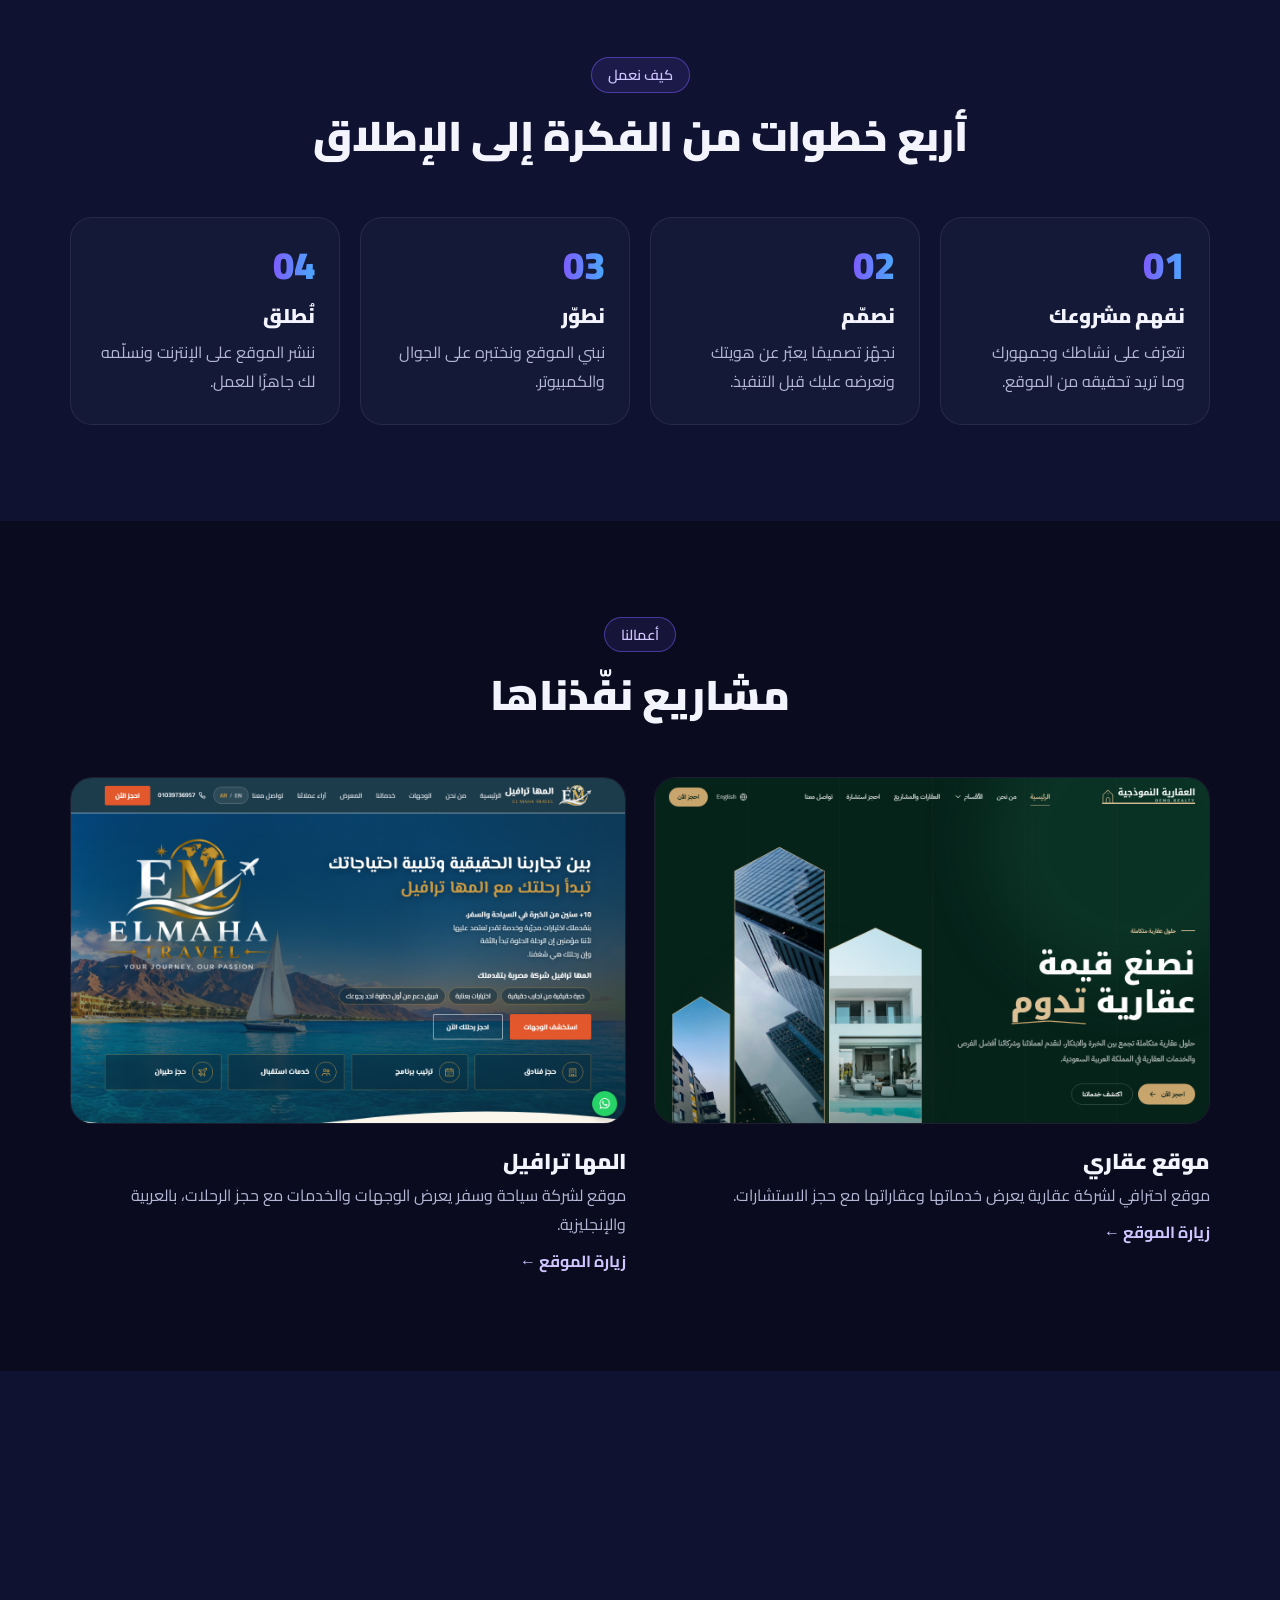
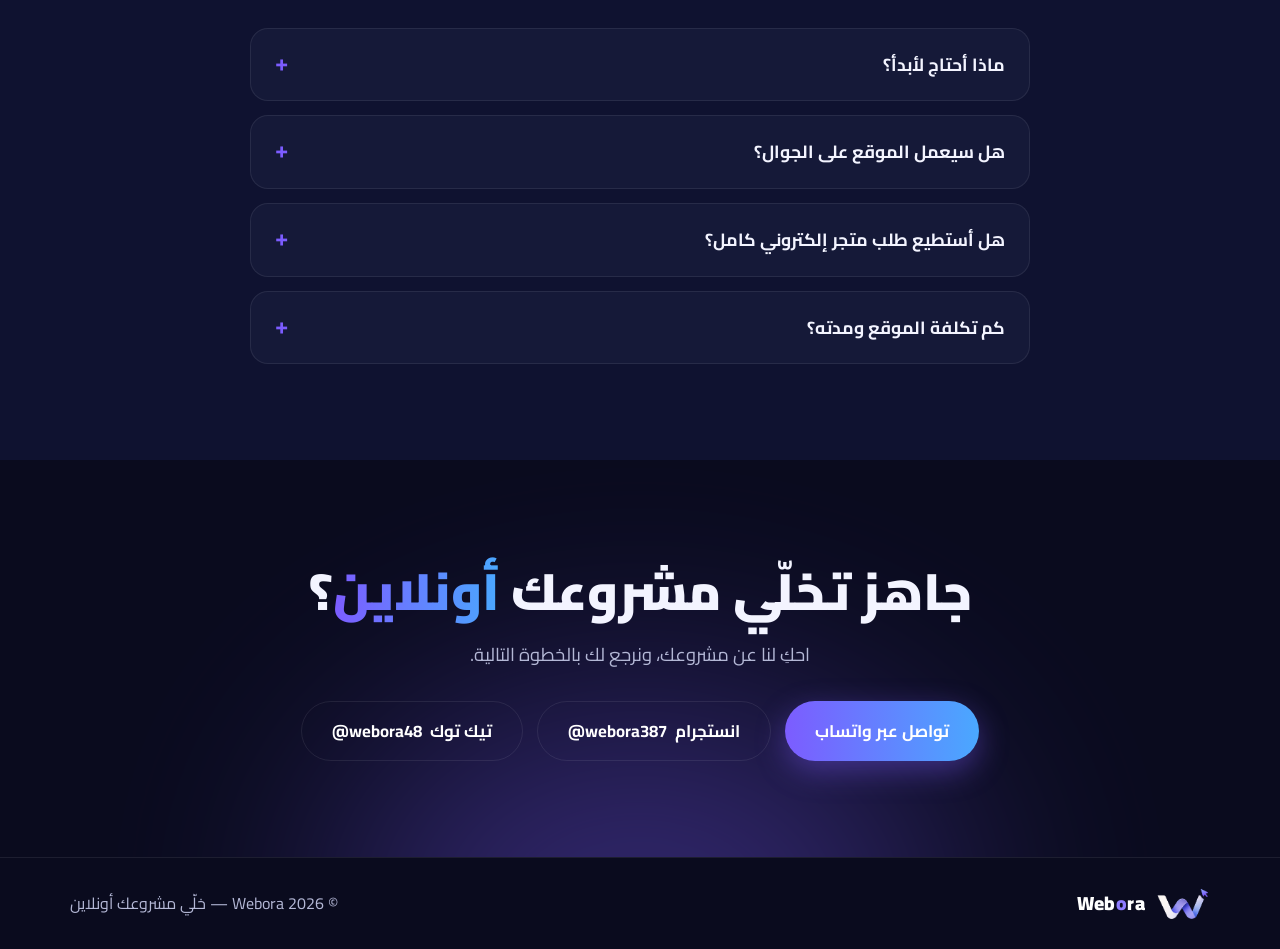
==== commit febfc9b0: "Add English version, floating WhatsApp button and real phone screenshots Adds an AR/EN language togg" ====
--- a/site/index.html
+++ b/site/index.html
@@ -21,16 +21,19 @@
       <img src="assets/logo-mark.png" alt="" width="610" height="380">
       <span>Web<i>o</i>ra</span>
     </a>
-    <button class="nav__toggle" id="navToggle" aria-label="القائمة" aria-expanded="false" aria-controls="navLinks">
-      <span></span><span></span><span></span>
-    </button>
-    <nav class="nav__links" id="navLinks">
-      <a href="#services">خدماتنا</a>
-      <a href="#process">كيف نعمل</a>
-      <a href="#work">أعمالنا</a>
-      <a href="#faq">الأسئلة الشائعة</a>
-      <a class="btn btn--small" href="#contact">ابدأ مشروعك</a>
-    </nav>
+    <div class="nav__end">
+      <nav class="nav__links" id="navLinks">
+        <a href="#services" data-i18n="nav.services">خدماتنا</a>
+        <a href="#process" data-i18n="nav.process">كيف نعمل</a>
+        <a href="#work" data-i18n="nav.work">أعمالنا</a>
+        <a href="#faq" data-i18n="nav.faq">الأسئلة الشائعة</a>
+        <a class="btn btn--small" href="#contact" data-i18n="nav.cta">ابدأ مشروعك</a>
+      </nav>
+      <button class="lang" id="langToggle" type="button" aria-label="Switch language">EN</button>
+      <button class="nav__toggle" id="navToggle" aria-label="القائمة" aria-expanded="false" aria-controls="navLinks">
+        <span></span><span></span><span></span>
+      </button>
+    </div>
   </div>
 </header>
 
@@ -40,28 +43,26 @@
     <div class="container hero__grid">
       <div class="hero__text">
         <span class="pill">Build Your Online Presence</span>
-        <h1>خلّي مشروعك <span class="grad">أونلاين</span></h1>
-        <p class="lead">نصمّم ونطوّر مواقع ومتاجر إلكترونية احترافية تجعل عملاءك يجدونك بسهولة، ويثقون بك من أول زيارة.</p>
+        <h1 data-i18n="hero.title">خلّي مشروعك <span class="grad">أونلاين</span></h1>
+        <p class="lead" data-i18n="hero.lead">نصمّم ونطوّر مواقع ومتاجر إلكترونية احترافية تجعل عملاءك يجدونك بسهولة، ويثقون بك من أول زيارة.</p>
         <div class="hero__actions">
-          <a class="btn" href="#contact">ابدأ مشروعك الآن</a>
-          <a class="btn btn--ghost" href="#work">شاهد أعمالنا</a>
+          <a class="btn" href="#contact" data-i18n="hero.cta">ابدأ مشروعك الآن</a>
+          <a class="btn btn--ghost" href="#work" data-i18n="hero.work">شاهد أعمالنا</a>
         </div>
         <ul class="hero__tags">
-          <li>تصميم</li><li>تطوير</li><li>متاجر إلكترونية</li>
+          <li data-i18n="tag.design">تصميم</li><li data-i18n="tag.dev">تطوير</li><li data-i18n="tag.stores">متاجر إلكترونية</li>
         </ul>
       </div>
 
       <div class="hero__visual" aria-hidden="true">
         <div class="phone">
           <div class="phone__screen">
-            <div class="m-nav"><i></i><i></i><i></i><b></b></div>
-            <div class="m-hero"><span></span><span></span><span></span><em></em></div>
-            <div class="m-cards"><div></div><div></div></div>
-            <div class="m-bar"></div>
+            <img src="assets/phone-realty.png" alt="" width="500" height="1030">
+            <img src="assets/phone-travel.png" alt="" width="500" height="1030">
           </div>
         </div>
-        <div class="badge badge--ready">جاهز ✓</div>
-        <div class="badge badge--fast">سريع ومتجاوب</div>
+        <div class="badge badge--ready" data-i18n="badge.ready">جاهز ✓</div>
+        <div class="badge badge--fast" data-i18n="badge.fast">سريع ومتجاوب</div>
       </div>
     </div>
   </section>
@@ -69,45 +70,51 @@
   <section class="section" id="services">
     <div class="container">
       <div class="section__head reveal">
-        <span class="pill">خدماتنا</span>
-        <h2>كل ما يحتاجه مشروعك ليظهر على الإنترنت</h2>
-        <p>من الفكرة إلى موقع يعمل ويستقبل العملاء.</p>
+        <span class="pill" data-i18n="nav.services">خدماتنا</span>
+        <h2 data-i18n="services.title">كل ما يحتاجه مشروعك ليظهر على الإنترنت</h2>
+        <p data-i18n="services.sub">من الفكرة إلى موقع يعمل ويستقبل العملاء.</p>
       </div>
       <div class="cards">
         <article class="card reveal">
-          <div class="card__icon">
-            <svg viewBox="0 0 24 24"><path d="M3 5h18v11H3z"/><path d="M8 20h8M12 16v4"/><path d="M7 9h6M7 12h3"/></svg>
-          </div>
-          <h3>تصميم المواقع</h3>
-          <p>واجهات عصرية تعكس هوية مشروعك وتوصّل رسالتك بوضوح.</p>
+          <div class="card__head">
+            <div class="card__icon">
+              <svg viewBox="0 0 24 24"><path d="M3 5h18v11H3z"/><path d="M8 20h8M12 16v4"/><path d="M7 9h6M7 12h3"/></svg>
+            </div>
+            <h3 data-i18n="s1.title">تصميم المواقع</h3>
+          </div>
+          <p data-i18n="s1.text">واجهات عصرية تعكس هوية مشروعك وتوصّل رسالتك بوضوح.</p>
           <ul>
-            <li>تصميم خاص بمشروعك وألوانه</li>
-            <li>متجاوب مع الجوال والتابلت</li>
-            <li>تجربة استخدام سهلة وواضحة</li>
+            <li data-i18n="s1.a">تصميم خاص بمشروعك وألوانه</li>
+            <li data-i18n="s1.b">متجاوب مع الجوال والتابلت</li>
+            <li data-i18n="s1.c">تجربة استخدام سهلة وواضحة</li>
           </ul>
         </article>
         <article class="card reveal">
-          <div class="card__icon">
-            <svg viewBox="0 0 24 24"><path d="M8 7l-5 5 5 5M16 7l5 5-5 5M14 4l-4 16"/></svg>
-          </div>
-          <h3>تطوير المواقع</h3>
-          <p>نحوّل التصميم إلى موقع سريع وثابت يعمل على كل الأجهزة.</p>
+          <div class="card__head">
+            <div class="card__icon">
+              <svg viewBox="0 0 24 24"><path d="M8 7l-5 5 5 5M16 7l5 5-5 5M14 4l-4 16"/></svg>
+            </div>
+            <h3 data-i18n="s2.title">تطوير المواقع</h3>
+          </div>
+          <p data-i18n="s2.text">نحوّل التصميم إلى موقع سريع وثابت يعمل على كل الأجهزة.</p>
           <ul>
-            <li>أداء سريع وتحميل خفيف</li>
-            <li>تهيئة أساسية لمحركات البحث</li>
-            <li>ربط نماذج التواصل وواتساب</li>
+            <li data-i18n="s2.a">أداء سريع وتحميل خفيف</li>
+            <li data-i18n="s2.b">تهيئة أساسية لمحركات البحث</li>
+            <li data-i18n="s2.c">ربط نماذج التواصل وواتساب</li>
           </ul>
         </article>
         <article class="card reveal">
-          <div class="card__icon">
-            <svg viewBox="0 0 24 24"><path d="M3 4h2l2.5 11h10L20 7H6.5"/><circle cx="9" cy="19" r="1.5"/><circle cx="17" cy="19" r="1.5"/></svg>
-          </div>
-          <h3>المتاجر الإلكترونية</h3>
-          <p>متجر جاهز للبيع، من عرض المنتجات حتى استلام الطلب.</p>
+          <div class="card__head">
+            <div class="card__icon">
+              <svg viewBox="0 0 24 24"><path d="M3 4h2l2.5 11h10L20 7H6.5"/><circle cx="9" cy="19" r="1.5"/><circle cx="17" cy="19" r="1.5"/></svg>
+            </div>
+            <h3 data-i18n="s3.title">المتاجر الإلكترونية</h3>
+          </div>
+          <p data-i18n="s3.text">متجر جاهز للبيع، من عرض المنتجات حتى استلام الطلب.</p>
           <ul>
-            <li>عرض منظم للمنتجات والأقسام</li>
-            <li>سلة شراء وإتمام طلب سلس</li>
-            <li>إدارة سهلة للمنتجات والطلبات</li>
+            <li data-i18n="s3.a">عرض منظم للمنتجات والأقسام</li>
+            <li data-i18n="s3.b">سلة شراء وإتمام طلب سلس</li>
+            <li data-i18n="s3.c">إدارة سهلة للمنتجات والطلبات</li>
           </ul>
         </article>
       </div>
@@ -117,14 +124,14 @@
   <section class="section section--alt" id="process">
     <div class="container">
       <div class="section__head reveal">
-        <span class="pill">كيف نعمل</span>
-        <h2>أربع خطوات من الفكرة إلى الإطلاق</h2>
+        <span class="pill" data-i18n="nav.process">كيف نعمل</span>
+        <h2 data-i18n="process.title">أربع خطوات من الفكرة إلى الإطلاق</h2>
       </div>
       <ol class="steps">
-        <li class="reveal"><b>01</b><h3>نفهم مشروعك</h3><p>نتعرّف على نشاطك وجمهورك وما تريد تحقيقه من الموقع.</p></li>
-        <li class="reveal"><b>02</b><h3>نصمّم</h3><p>نجهّز تصميمًا يعبّر عن هويتك ونعرضه عليك قبل التنفيذ.</p></li>
-        <li class="reveal"><b>03</b><h3>نطوّر</h3><p>نبني الموقع ونختبره على الجوال والكمبيوتر.</p></li>
-        <li class="reveal"><b>04</b><h3>نُطلق</h3><p>ننشر الموقع على الإنترنت ونسلّمه لك جاهزًا للعمل.</p></li>
+        <li class="reveal"><b>01</b><h3 data-i18n="p1.title">نفهم مشروعك</h3><p data-i18n="p1.text">نتعرّف على نشاطك وجمهورك وما تريد تحقيقه من الموقع.</p></li>
+        <li class="reveal"><b>02</b><h3 data-i18n="p2.title">نصمّم</h3><p data-i18n="p2.text">نجهّز تصميمًا يعبّر عن هويتك ونعرضه عليك قبل التنفيذ.</p></li>
+        <li class="reveal"><b>03</b><h3 data-i18n="p3.title">نطوّر</h3><p data-i18n="p3.text">نبني الموقع ونختبره على الجوال والكمبيوتر.</p></li>
+        <li class="reveal"><b>04</b><h3 data-i18n="p4.title">نُطلق</h3><p data-i18n="p4.text">ننشر الموقع على الإنترنت ونسلّمه لك جاهزًا للعمل.</p></li>
       </ol>
     </div>
   </section>
@@ -132,25 +139,25 @@
   <section class="section" id="work">
     <div class="container">
       <div class="section__head reveal">
-        <span class="pill">أعمالنا</span>
-        <h2>مشاريع نفّذناها</h2>
+        <span class="pill" data-i18n="nav.work">أعمالنا</span>
+        <h2 data-i18n="work.title">مشاريع نفّذناها</h2>
       </div>
       <div class="work">
         <article class="work__item reveal">
           <a class="shot" href="https://saudi-realty-demo.vercel.app/" target="_blank" rel="noopener">
             <img src="assets/work-realty.png" alt="واجهة الموقع العقاري" width="1280" height="800" loading="lazy">
           </a>
-          <h3>موقع عقاري</h3>
-          <p>موقع احترافي لشركة عقارية يعرض خدماتها وعقاراتها مع حجز الاستشارات.</p>
-          <a class="work__link" href="https://saudi-realty-demo.vercel.app/" target="_blank" rel="noopener">زيارة الموقع ←</a>
+          <h3 data-i18n="w1.title">موقع عقاري</h3>
+          <p data-i18n="w1.text">موقع احترافي لشركة عقارية يعرض خدماتها وعقاراتها مع حجز الاستشارات.</p>
+          <a class="work__link" href="https://saudi-realty-demo.vercel.app/" target="_blank" rel="noopener" data-i18n="work.visit">زيارة الموقع ←</a>
         </article>
         <article class="work__item reveal">
           <a class="shot" href="https://elmahatravel.com/" target="_blank" rel="noopener">
             <img src="assets/work-travel.png" alt="واجهة موقع المها ترافيل" width="1280" height="800" loading="lazy">
           </a>
-          <h3>المها ترافيل</h3>
-          <p>موقع لشركة سياحة وسفر يعرض الوجهات والخدمات مع حجز الرحلات، بالعربية والإنجليزية.</p>
-          <a class="work__link" href="https://elmahatravel.com/" target="_blank" rel="noopener">زيارة الموقع ←</a>
+          <h3 data-i18n="w2.title">المها ترافيل</h3>
+          <p data-i18n="w2.text">موقع لشركة سياحة وسفر يعرض الوجهات والخدمات مع حجز الرحلات، بالعربية والإنجليزية.</p>
+          <a class="work__link" href="https://elmahatravel.com/" target="_blank" rel="noopener" data-i18n="work.visit">زيارة الموقع ←</a>
         </article>
       </div>
     </div>
@@ -159,25 +166,25 @@
   <section class="section section--alt" id="faq">
     <div class="container container--narrow">
       <div class="section__head reveal">
-        <span class="pill">الأسئلة الشائعة</span>
-        <h2>أسئلة تتكرر قبل البدء</h2>
+        <span class="pill" data-i18n="nav.faq">الأسئلة الشائعة</span>
+        <h2 data-i18n="faq.title">أسئلة تتكرر قبل البدء</h2>
       </div>
       <div class="faq reveal">
         <details>
-          <summary>ماذا أحتاج لأبدأ؟</summary>
-          <p>فكرة عن نشاطك، والشعار والصور إن وُجدت. والباقي نرتّبه معك خطوة بخطوة.</p>
-        </details>
-        <details>
-          <summary>هل سيعمل الموقع على الجوال؟</summary>
-          <p>نعم، كل موقع نصمّمه متجاوب ويظهر بشكل صحيح على الجوال والتابلت والكمبيوتر.</p>
-        </details>
-        <details>
-          <summary>هل أستطيع طلب متجر إلكتروني كامل؟</summary>
-          <p>نعم، ننفّذ متاجر إلكترونية تشمل عرض المنتجات وسلة الشراء وإتمام الطلب.</p>
-        </details>
-        <details>
-          <summary>كم تكلفة الموقع ومدته؟</summary>
-          <p>تختلف حسب حجم المشروع ومتطلباته. تواصل معنا واحكِ لنا عن مشروعك لنرسل لك عرضًا مناسبًا.</p>
+          <summary data-i18n="q1.q">ماذا أحتاج لأبدأ؟</summary>
+          <p data-i18n="q1.a">فكرة عن نشاطك، والشعار والصور إن وُجدت. والباقي نرتّبه معك خطوة بخطوة.</p>
+        </details>
+        <details>
+          <summary data-i18n="q2.q">هل سيعمل الموقع على الجوال؟</summary>
+          <p data-i18n="q2.a">نعم، كل موقع نصمّمه متجاوب ويظهر بشكل صحيح على الجوال والتابلت والكمبيوتر.</p>
+        </details>
+        <details>
+          <summary data-i18n="q3.q">هل أستطيع طلب متجر إلكتروني كامل؟</summary>
+          <p data-i18n="q3.a">نعم، ننفّذ متاجر إلكترونية تشمل عرض المنتجات وسلة الشراء وإتمام الطلب.</p>
+        </details>
+        <details>
+          <summary data-i18n="q4.q">كم تكلفة الموقع ومدته؟</summary>
+          <p data-i18n="q4.a">تختلف حسب حجم المشروع ومتطلباته. تواصل معنا واحكِ لنا عن مشروعك لنرسل لك عرضًا مناسبًا.</p>
         </details>
       </div>
     </div>
@@ -185,12 +192,12 @@
 
   <section class="section cta" id="contact">
     <div class="container container--narrow reveal">
-      <h2>جاهز تخلّي مشروعك <span class="grad">أونلاين</span>؟</h2>
-      <p>احكِ لنا عن مشروعك، ونرجع لك بالخطوة التالية.</p>
+      <h2 data-i18n="cta.title">جاهز تخلّي مشروعك <span class="grad">أونلاين</span>؟</h2>
+      <p data-i18n="cta.text">احكِ لنا عن مشروعك، ونرجع لك بالخطوة التالية.</p>
       <div class="cta__actions">
-        <a class="btn" id="whatsappBtn" href="#" target="_blank" rel="noopener" hidden>تواصل عبر واتساب</a>
-        <a class="btn btn--ghost" href="https://www.instagram.com/webora387/" target="_blank" rel="noopener">انستجرام <span dir="ltr">@webora387</span></a>
-        <a class="btn btn--ghost" href="https://www.tiktok.com/@webora48" target="_blank" rel="noopener">تيك توك <span dir="ltr">@webora48</span></a>
+        <a class="btn" href="#" target="_blank" rel="noopener" data-whatsapp hidden data-i18n="cta.whatsapp">تواصل عبر واتساب</a>
+        <a class="btn btn--ghost" href="https://www.instagram.com/webora387/" target="_blank" rel="noopener"><span data-i18n="cta.instagram">انستجرام</span> <span dir="ltr">@webora387</span></a>
+        <a class="btn btn--ghost" href="https://www.tiktok.com/@webora48" target="_blank" rel="noopener"><span data-i18n="cta.tiktok">تيك توك</span> <span dir="ltr">@webora48</span></a>
       </div>
     </div>
   </section>
@@ -200,9 +207,13 @@
 <footer class="footer">
   <div class="container footer__inner">
     <a class="brand" href="#top"><img src="assets/logo-mark.png" alt="" width="610" height="380"><span>Web<i>o</i>ra</span></a>
-    <p>© <span id="year"></span> Webora — خلّي مشروعك أونلاين</p>
+    <p>© <span id="year"></span> Webora — <span data-i18n="footer.tag">خلّي مشروعك أونلاين</span></p>
   </div>
 </footer>
+
+<a class="wa-fab" href="#" target="_blank" rel="noopener" data-whatsapp hidden aria-label="WhatsApp">
+  <svg viewBox="0 0 24 24" aria-hidden="true"><path d="M17.472 14.382c-.297-.149-1.758-.867-2.03-.967-.273-.099-.471-.148-.67.15-.197.297-.767.966-.94 1.164-.173.199-.347.223-.644.075-.297-.15-1.255-.463-2.39-1.475-.883-.788-1.48-1.761-1.653-2.059-.173-.297-.018-.458.13-.606.134-.133.298-.347.446-.52.149-.174.198-.298.298-.497.099-.198.05-.371-.025-.52-.075-.149-.669-1.612-.916-2.207-.242-.579-.487-.5-.669-.51-.173-.008-.371-.01-.57-.01-.198 0-.52.074-.792.372-.272.297-1.04 1.016-1.04 2.479 0 1.462 1.065 2.875 1.213 3.074.149.198 2.096 3.2 5.077 4.487.709.306 1.262.489 1.694.625.712.227 1.36.195 1.871.118.571-.085 1.758-.719 2.006-1.413.248-.694.248-1.289.173-1.413-.074-.124-.272-.198-.57-.347m-5.421 7.403h-.004a9.87 9.87 0 01-5.031-1.378l-.361-.214-3.741.982.998-3.648-.235-.374a9.86 9.86 0 01-1.51-5.26c.001-5.45 4.436-9.884 9.888-9.884 2.64 0 5.122 1.03 6.988 2.898a9.825 9.825 0 012.893 6.994c-.003 5.45-4.437 9.884-9.885 9.884m8.413-18.297A11.815 11.815 0 0012.05 0C5.495 0 .16 5.335.157 11.892c0 2.096.547 4.142 1.588 5.945L.057 24l6.305-1.654a11.882 11.882 0 005.683 1.448h.005c6.554 0 11.89-5.335 11.893-11.893a11.821 11.821 0 00-3.48-8.413z"/></svg>
+</a>
 
 <script src="main.js"></script>
 </body>
--- a/site/styles.css
+++ b/site/styles.css
@@ -66,7 +66,10 @@
 .brand { display: flex; align-items: center; gap: 10px; font-weight: 900; font-size: 1.4rem; letter-spacing: .5px; }
 .brand img { height: 34px; width: auto; }
 .brand i { font-style: normal; color: #8f7cff; }
+.nav__end { display: flex; align-items: center; gap: 14px; }
 .nav__links { display: flex; align-items: center; gap: 28px; font-weight: 600; }
+.lang { min-width: 52px; height: 38px; padding: 0 12px; border-radius: 999px; border: 1px solid var(--line); background: rgba(255, 255, 255, .06); color: #fff; font: inherit; font-weight: 700; font-size: .9rem; cursor: pointer; transition: border-color .2s; }
+.lang:hover { border-color: var(--purple); }
 .nav__links a:not(.btn) { color: var(--muted); transition: color .2s; }
 .nav__links a:not(.btn):hover { color: #fff; }
 .nav__toggle { display: none; width: 44px; height: 44px; background: none; border: 0; cursor: pointer; padding: 10px; }
@@ -93,20 +96,11 @@
   box-shadow: 0 0 90px rgba(124, 92, 255, .55);
   animation: float 6s ease-in-out infinite;
 }
-.phone__screen { height: 100%; border-radius: 32px; background: var(--navy-2); overflow: hidden; display: flex; flex-direction: column; gap: 12px; padding-bottom: 14px; }
-.m-nav { display: flex; align-items: center; gap: 8px; padding: 16px 14px; background: #181c44; }
-.m-nav i { width: 26px; height: 8px; border-radius: 4px; background: #3a3f75; }
-.m-nav b { margin-inline-start: auto; width: 60px; height: 14px; border-radius: 7px; background: var(--grad); }
-.m-hero { margin: 0 12px; padding: 24px 16px; border-radius: 16px; background: linear-gradient(135deg, #3b2a9c, #1d6fc4); display: grid; gap: 10px; justify-items: start; }
-.m-hero span { height: 12px; border-radius: 6px; background: rgba(255, 255, 255, .55); width: 70%; }
-.m-hero span:first-child { height: 16px; width: 90%; background: #fff; }
-.m-hero span:nth-child(3) { width: 80%; }
-.m-hero em { width: 86px; height: 28px; border-radius: 14px; background: #ffb347; margin-top: 8px; }
-.m-cards { display: grid; grid-template-columns: 1fr 1fr; gap: 10px; margin: 0 12px; flex: 1; }
-.m-cards div { border-radius: 14px; background: #181c44; position: relative; }
-.m-cards div::before { content: ""; position: absolute; inset: 10px 10px 45% 10px; border-radius: 10px; background: #5a3fd6; }
-.m-cards div:last-child::before { background: #2a5fb8; }
-.m-bar { margin: 0 24px; height: 22px; border-radius: 11px; background: var(--grad); }
+.phone__screen { position: relative; height: 100%; border-radius: 32px; background: var(--navy-2); overflow: hidden; }
+/* two real project screenshots cross-fading inside the phone */
+.phone__screen img { position: absolute; inset: 0; width: 100%; height: 100%; object-fit: cover; object-position: top; }
+.phone__screen img:last-child { animation: swap 9s ease-in-out infinite; }
+@keyframes swap { 0%, 42% { opacity: 0; } 50%, 92% { opacity: 1; } 100% { opacity: 0; } }
 
 .badge { position: absolute; padding: 8px 20px; border-radius: 999px; font-weight: 900; box-shadow: 0 10px 30px rgba(0, 0, 0, .35); }
 .badge--ready { top: 12%; left: 4%; background: var(--green); color: #05260f; transform: rotate(-8deg); }
@@ -130,6 +124,8 @@
 .card__icon { width: 58px; height: 58px; border-radius: 16px; background: var(--grad); display: grid; place-items: center; margin-bottom: 20px; }
 .card__icon svg { width: 30px; height: 30px; fill: none; stroke: #fff; stroke-width: 1.8; stroke-linecap: round; stroke-linejoin: round; }
 .card h3 { font-size: 1.4rem; font-weight: 900; margin-bottom: 6px; }
+.card__head { display: flex; align-items: center; gap: 16px; margin-bottom: 14px; }
+.card__head .card__icon, .card__head h3 { margin-bottom: 0; }
 .card p { color: var(--muted); }
 .card ul { margin-top: 18px; display: grid; gap: 8px; }
 .card li { position: relative; padding-inline-start: 28px; }
@@ -168,6 +164,13 @@
 .footer { border-top: 1px solid var(--line); padding: 28px 0; color: var(--muted); }
 .footer__inner { display: flex; align-items: center; justify-content: space-between; gap: 16px; flex-wrap: wrap; }
 .footer .brand { color: #fff; font-size: 1.2rem; }
+
+/* floating WhatsApp button */
+.wa-fab { position: fixed; z-index: 60; bottom: 22px; inset-inline-end: 22px; width: 60px; height: 60px; border-radius: 50%; background: #25d366; display: grid; place-items: center; box-shadow: 0 10px 28px rgba(37, 211, 102, .45); transition: transform .2s; }
+.wa-fab:hover { transform: scale(1.08); }
+.wa-fab svg { width: 32px; height: 32px; fill: #fff; }
+.wa-fab::before { content: ""; position: absolute; inset: 0; border-radius: 50%; border: 2px solid #25d366; animation: ping 2.4s ease-out infinite; }
+@keyframes ping { to { transform: scale(1.7); opacity: 0; } }
 
 /* scroll reveal — only hides content once JS has confirmed it can reveal it */
 .js .reveal { opacity: 0; transform: translateY(26px); transition: opacity .6s, transform .6s; }
@@ -203,6 +206,6 @@
 }
 @media (prefers-reduced-motion: reduce) {
   html { scroll-behavior: auto; }
-  .phone { animation: none; }
+  .phone, .phone__screen img:last-child, .wa-fab::before { animation: none; }
   .js .reveal { opacity: 1; transform: none; transition: none; }
 }
